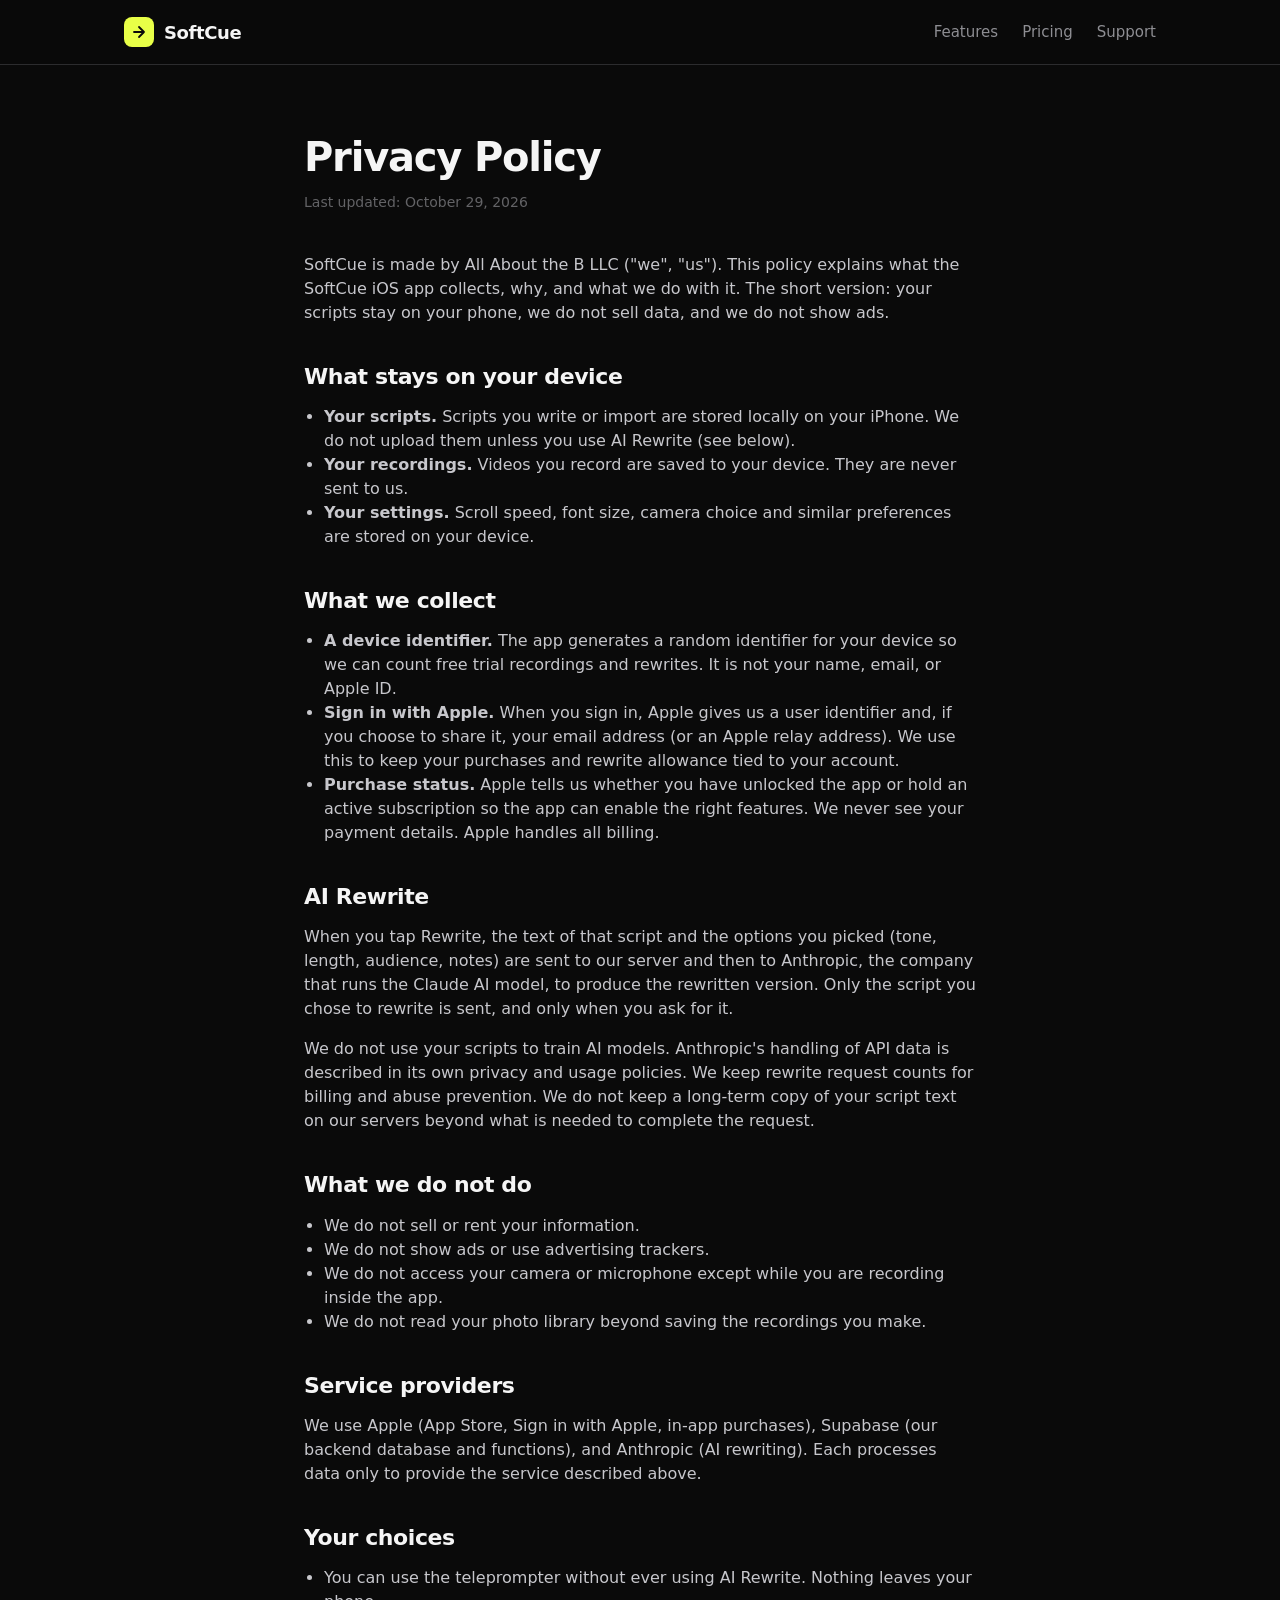
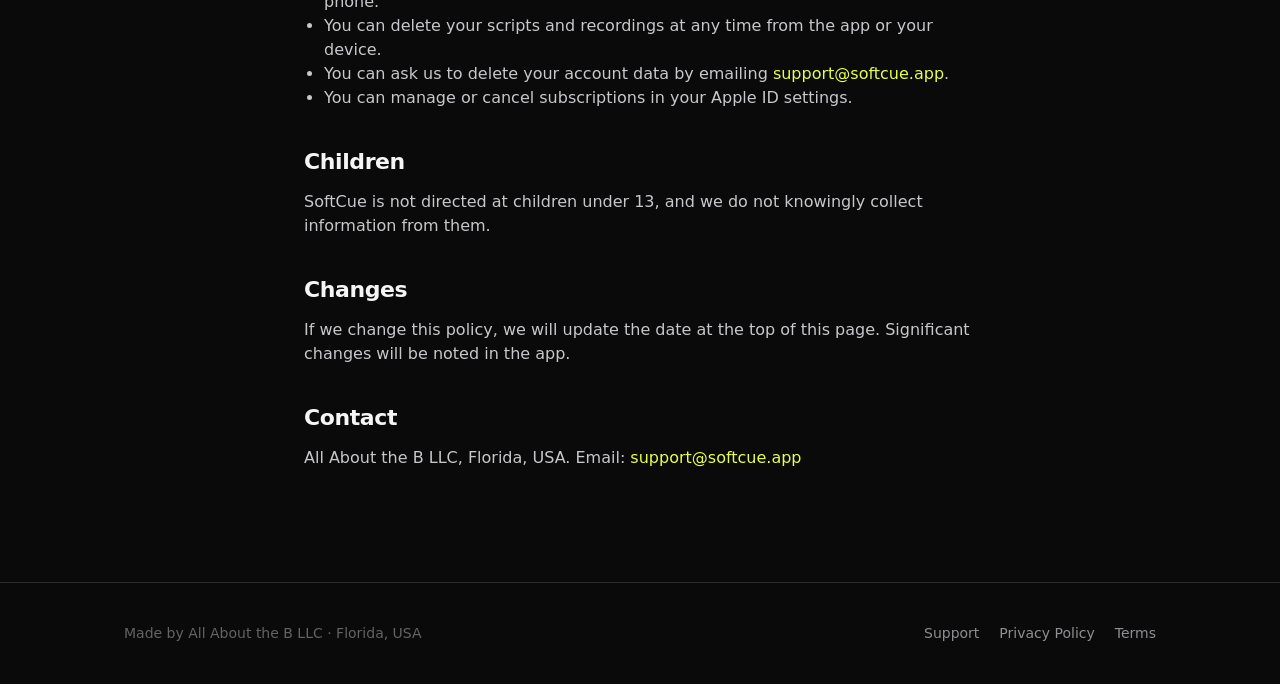
==== privacy.html @ 043a6798 "SoftCue landing site: home, support, privacy, terms" ====
<!doctype html>
<html lang="en">
<head>
  <meta charset="utf-8">
  <meta name="viewport" content="width=device-width, initial-scale=1">
  <title>Privacy Policy — SoftCue</title>
  <meta name="theme-color" content="#0A0A0A">
  <link rel="icon" href="favicon.svg" type="image/svg+xml">
  <link rel="stylesheet" href="styles.css">
</head>
<body>

<header class="site-header">
  <div class="wrap">
    <a class="brand" href="/">
      <span class="mark"><svg width="16" height="16" viewBox="0 0 16 16" fill="none"><path d="M3 8h10M8 3l5 5-5 5" stroke="#0A0A0A" stroke-width="1.8" stroke-linecap="round" stroke-linejoin="round"/></svg></span>
      SoftCue
    </a>
    <nav class="nav">
      <a href="/#features">Features</a>
      <a href="/#pricing">Pricing</a>
      <a href="support.html">Support</a>
    </nav>
  </div>
</header>

<main class="doc">
  <h1>Privacy Policy</h1>
  <p class="updated">Last updated: October 29, 2026</p>

  <p>SoftCue is made by All About the B LLC ("we", "us"). This policy explains what the SoftCue iOS app collects, why, and what we do with it. The short version: your scripts stay on your phone, we do not sell data, and we do not show ads.</p>

  <h2>What stays on your device</h2>
  <ul>
    <li><strong>Your scripts.</strong> Scripts you write or import are stored locally on your iPhone. We do not upload them unless you use AI Rewrite (see below).</li>
    <li><strong>Your recordings.</strong> Videos you record are saved to your device. They are never sent to us.</li>
    <li><strong>Your settings.</strong> Scroll speed, font size, camera choice and similar preferences are stored on your device.</li>
  </ul>

  <h2>What we collect</h2>
  <ul>
    <li><strong>A device identifier.</strong> The app generates a random identifier for your device so we can count free trial recordings and rewrites. It is not your name, email, or Apple ID.</li>
    <li><strong>Sign in with Apple.</strong> When you sign in, Apple gives us a user identifier and, if you choose to share it, your email address (or an Apple relay address). We use this to keep your purchases and rewrite allowance tied to your account.</li>
    <li><strong>Purchase status.</strong> Apple tells us whether you have unlocked the app or hold an active subscription so the app can enable the right features. We never see your payment details. Apple handles all billing.</li>
  </ul>

  <h2>AI Rewrite</h2>
  <p>When you tap Rewrite, the text of that script and the options you picked (tone, length, audience, notes) are sent to our server and then to Anthropic, the company that runs the Claude AI model, to produce the rewritten version. Only the script you chose to rewrite is sent, and only when you ask for it.</p>
  <p>We do not use your scripts to train AI models. Anthropic's handling of API data is described in its own privacy and usage policies. We keep rewrite request counts for billing and abuse prevention. We do not keep a long-term copy of your script text on our servers beyond what is needed to complete the request.</p>

  <h2>What we do not do</h2>
  <ul>
    <li>We do not sell or rent your information.</li>
    <li>We do not show ads or use advertising trackers.</li>
    <li>We do not access your camera or microphone except while you are recording inside the app.</li>
    <li>We do not read your photo library beyond saving the recordings you make.</li>
  </ul>

  <h2>Service providers</h2>
  <p>We use Apple (App Store, Sign in with Apple, in-app purchases), Supabase (our backend database and functions), and Anthropic (AI rewriting). Each processes data only to provide the service described above.</p>

  <h2>Your choices</h2>
  <ul>
    <li>You can use the teleprompter without ever using AI Rewrite. Nothing leaves your phone.</li>
    <li>You can delete your scripts and recordings at any time from the app or your device.</li>
    <li>You can ask us to delete your account data by emailing <a href="mailto:support@softcue.app">support@softcue.app</a>.</li>
    <li>You can manage or cancel subscriptions in your Apple ID settings.</li>
  </ul>

  <h2>Children</h2>
  <p>SoftCue is not directed at children under 13, and we do not knowingly collect information from them.</p>

  <h2>Changes</h2>
  <p>If we change this policy, we will update the date at the top of this page. Significant changes will be noted in the app.</p>

  <h2>Contact</h2>
  <p>All About the B LLC, Florida, USA. Email: <a href="mailto:support@softcue.app">support@softcue.app</a></p>
</main>

<footer>
  <div class="wrap">
    <div>Made by All About the B LLC · Florida, USA</div>
    <div class="links">
      <a href="support.html">Support</a>
      <a href="privacy.html">Privacy Policy</a>
      <a href="terms.html">Terms</a>
    </div>
  </div>
</footer>

</body>
</html>
---- styles.css ----
:root {
  --bg: #0A0A0A;
  --surface: #141414;
  --surface-2: #1C1C1E;
  --border: #2C2C2E;
  --text: #F5F5F5;
  --muted: #8E8E93;
  --muted-2: #636366;
  --accent: #E8FF47;
  --danger: #FF3B30;
  --max: 1080px;
}

* { box-sizing: border-box; }
html { scroll-behavior: smooth; }
body {
  margin: 0;
  background: var(--bg);
  color: var(--text);
  font-family: -apple-system, BlinkMacSystemFont, "SF Pro Display", "SF Pro Text", Inter, system-ui, sans-serif;
  -webkit-font-smoothing: antialiased;
  line-height: 1.5;
}
a { color: var(--accent); text-decoration: none; }
a:hover { text-decoration: underline; }
img, svg { display: block; }

.wrap { max-width: var(--max); margin: 0 auto; padding: 0 24px; }

/* Header */
.site-header {
  position: sticky; top: 0; z-index: 10;
  background: rgba(10,10,10,0.85);
  backdrop-filter: blur(16px);
  -webkit-backdrop-filter: blur(16px);
  border-bottom: 1px solid var(--border);
}
.site-header .wrap { display: flex; align-items: center; justify-content: space-between; height: 64px; }
.brand { display: flex; align-items: center; gap: 10px; color: var(--text); font-weight: 700; font-size: 18px; letter-spacing: -0.4px; }
.brand:hover { text-decoration: none; }
.mark { width: 30px; height: 30px; background: var(--accent); border-radius: 8px; display: grid; place-items: center; }
.nav { display: flex; gap: 24px; align-items: center; }
.nav a { color: var(--muted); font-size: 15px; font-weight: 500; }
.nav a:hover { color: var(--text); text-decoration: none; }
.nav .cta { background: var(--accent); color: #0A0A0A; padding: 8px 14px; border-radius: 10px; font-weight: 700; }
.nav .cta:hover { color: #0A0A0A; filter: brightness(1.05); }

/* Hero */
.hero { padding: 96px 0 72px; }
.hero .wrap { display: grid; grid-template-columns: 1.15fr 0.85fr; gap: 56px; align-items: center; }
.eyebrow { display: inline-flex; align-items: center; gap: 8px; color: var(--accent); font-size: 13px; font-weight: 600; letter-spacing: 0.6px; text-transform: uppercase; margin-bottom: 20px; }
.eyebrow::before { content: ""; width: 6px; height: 6px; border-radius: 50%; background: var(--accent); }
h1 { font-size: clamp(40px, 6vw, 68px); line-height: 1.02; letter-spacing: -2px; margin: 0 0 20px; font-weight: 800; }
h1 em { font-style: normal; color: var(--accent); }
.lede { font-size: 19px; color: var(--muted); max-width: 520px; margin: 0 0 32px; }
.actions { display: flex; gap: 14px; align-items: center; flex-wrap: wrap; }
.btn { display: inline-flex; align-items: center; gap: 10px; padding: 14px 22px; border-radius: 14px; font-weight: 700; font-size: 16px; letter-spacing: -0.2px; }
.btn:hover { text-decoration: none; }
.btn-primary { background: var(--accent); color: #0A0A0A; }
.btn-secondary { background: var(--surface-2); color: var(--text); border: 1px solid var(--border); }
.soon { color: var(--muted-2); font-size: 13px; }

/* Phone mock */
.phone {
  width: 300px; aspect-ratio: 300 / 620; margin: 0 auto;
  background: #060606; border-radius: 44px; position: relative; overflow: hidden;
  box-shadow: 0 40px 100px rgba(0,0,0,0.8), inset 0 0 0 1px rgba(255,255,255,0.08);
}
.phone .feed { position: absolute; inset: 0; background: radial-gradient(ellipse at 50% 28%, #1a2e18 0%, #0b100b 55%, #0A0A0A 100%); }
.phone .timer { position: absolute; top: 28px; left: 22px; display: flex; gap: 8px; align-items: center; font-size: 13px; font-weight: 600; }
.phone .timer i { width: 8px; height: 8px; border-radius: 50%; background: var(--danger); box-shadow: 0 0 10px var(--danger); }
.phone .script { position: absolute; top: 92px; left: 26px; right: 26px; font-size: 19px; line-height: 1.5; font-weight: 500; letter-spacing: -0.3px; }
.phone .script p { margin: 0 0 16px; }
.phone .script p:nth-child(1) { color: var(--text); }
.phone .script p:nth-child(2) { color: rgba(245,245,245,0.6); }
.phone .script p:nth-child(3) { color: rgba(245,245,245,0.3); }
.phone .readline { position: absolute; left: 0; right: 0; top: 34%; height: 56px; background: linear-gradient(180deg, rgba(232,255,71,0.14), transparent); border-top: 1px solid rgba(232,255,71,0.3); }
.phone .rec { position: absolute; bottom: 36px; left: 50%; transform: translateX(-50%); width: 64px; height: 64px; border-radius: 50%; background: var(--danger); box-shadow: 0 0 30px rgba(255,59,48,0.45); display: grid; place-items: center; }
.phone .rec i { width: 20px; height: 20px; border-radius: 4px; background: #0A0A0A; }
.phone .fade { position: absolute; left: 0; right: 0; bottom: 0; height: 160px; background: linear-gradient(0deg, rgba(0,0,0,0.85), transparent); }

/* Sections */
section { padding: 72px 0; border-top: 1px solid var(--border); }
.section-title { font-size: 13px; font-weight: 600; letter-spacing: 0.6px; text-transform: uppercase; color: var(--muted-2); margin: 0 0 16px; }
h2 { font-size: clamp(28px, 4vw, 40px); letter-spacing: -1px; line-height: 1.1; margin: 0 0 40px; max-width: 640px; }
.grid { display: grid; grid-template-columns: repeat(3, 1fr); gap: 16px; }
.card { background: var(--surface); border: 1px solid var(--border); border-radius: 18px; padding: 26px; }
.card .glyph { color: var(--accent); font-size: 22px; margin-bottom: 18px; height: 28px; }
.card h3 { font-size: 18px; margin: 0 0 8px; letter-spacing: -0.3px; }
.card p { color: var(--muted); margin: 0; font-size: 15px; }

/* Pricing */
.pricing { display: grid; grid-template-columns: 1.2fr 1fr; gap: 16px; }
.price-card { background: var(--surface); border: 1px solid var(--border); border-radius: 18px; padding: 28px; }
.price-card.featured { border-color: rgba(232,255,71,0.45); background: linear-gradient(180deg, rgba(232,255,71,0.06), var(--surface)); }
.price { font-size: 44px; font-weight: 800; letter-spacing: -1.5px; margin: 8px 0 4px; }
.price small { font-size: 15px; font-weight: 500; color: var(--muted); letter-spacing: 0; }
.price-card ul { list-style: none; padding: 0; margin: 18px 0 0; }
.price-card li { color: var(--muted); font-size: 15px; padding: 8px 0; border-top: 1px solid var(--border); }
.price-card li::before { content: "✓ "; color: var(--accent); }
.tier-row { display: flex; justify-content: space-between; gap: 12px; padding: 10px 0; border-top: 1px solid var(--border); font-size: 15px; }
.tier-row span:last-child { color: var(--muted); }

/* Footer */
footer { border-top: 1px solid var(--border); padding: 40px 0; color: var(--muted-2); font-size: 14px; }
footer .wrap { display: flex; justify-content: space-between; gap: 24px; flex-wrap: wrap; }
footer a { color: var(--muted); }
footer .links { display: flex; gap: 20px; }

/* Legal / content pages */
.doc { max-width: 720px; padding: 72px 24px 96px; margin: 0 auto; }
.doc h1 { font-size: 40px; letter-spacing: -1.2px; margin-bottom: 8px; }
.doc .updated { color: var(--muted-2); font-size: 14px; margin-bottom: 40px; }
.doc h2 { font-size: 22px; margin: 40px 0 12px; letter-spacing: -0.4px; }
.doc p, .doc li { color: #C7C7CC; font-size: 16px; }
.doc ul { padding-left: 20px; }
.doc .faq dt { font-weight: 600; margin-top: 24px; }
.doc .faq dd { margin: 6px 0 0; color: #C7C7CC; }
.notice { background: var(--surface); border: 1px solid var(--border); border-radius: 14px; padding: 16px 18px; color: var(--muted); font-size: 15px; }

@media (max-width: 820px) {
  .hero { padding: 56px 0 48px; }
  .hero .wrap { grid-template-columns: 1fr; gap: 40px; }
  .phone { width: 260px; }
  .grid, .pricing { grid-template-columns: 1fr; }
  .nav a:not(.cta) { display: none; }
}
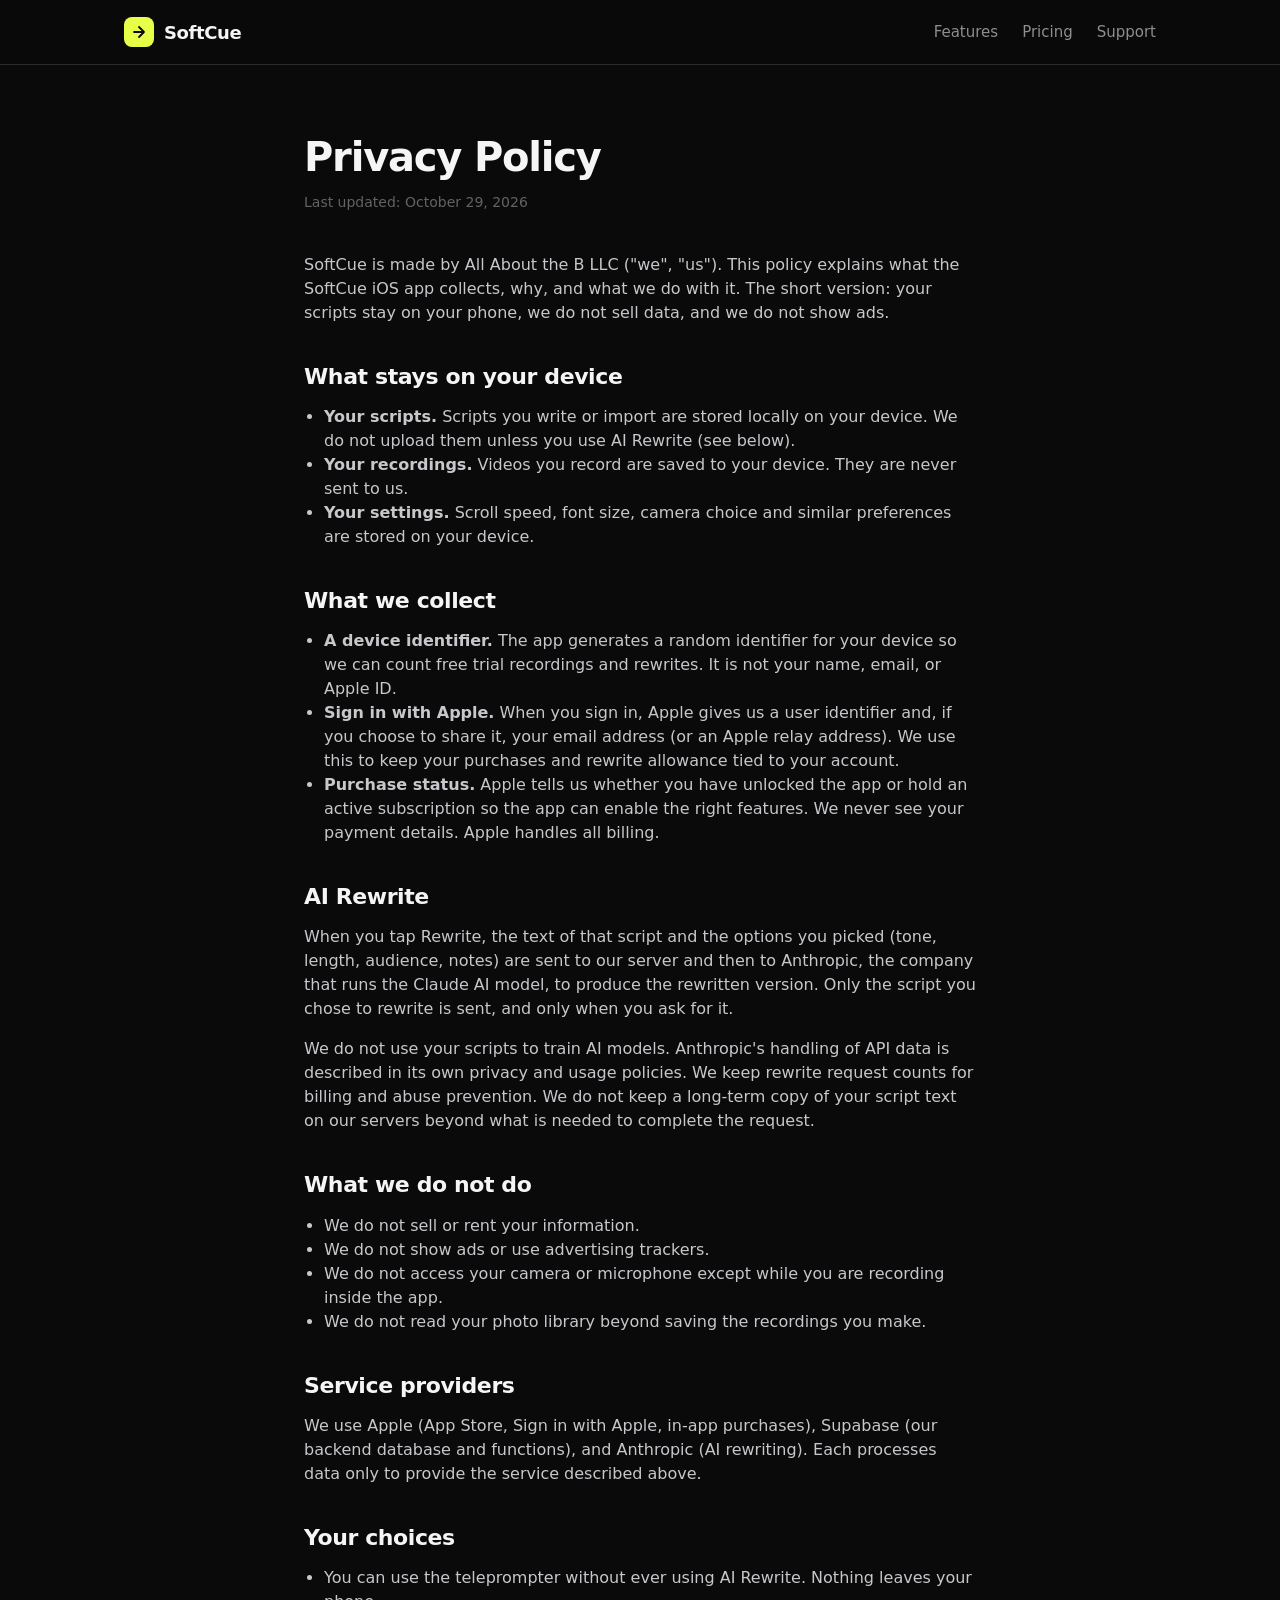
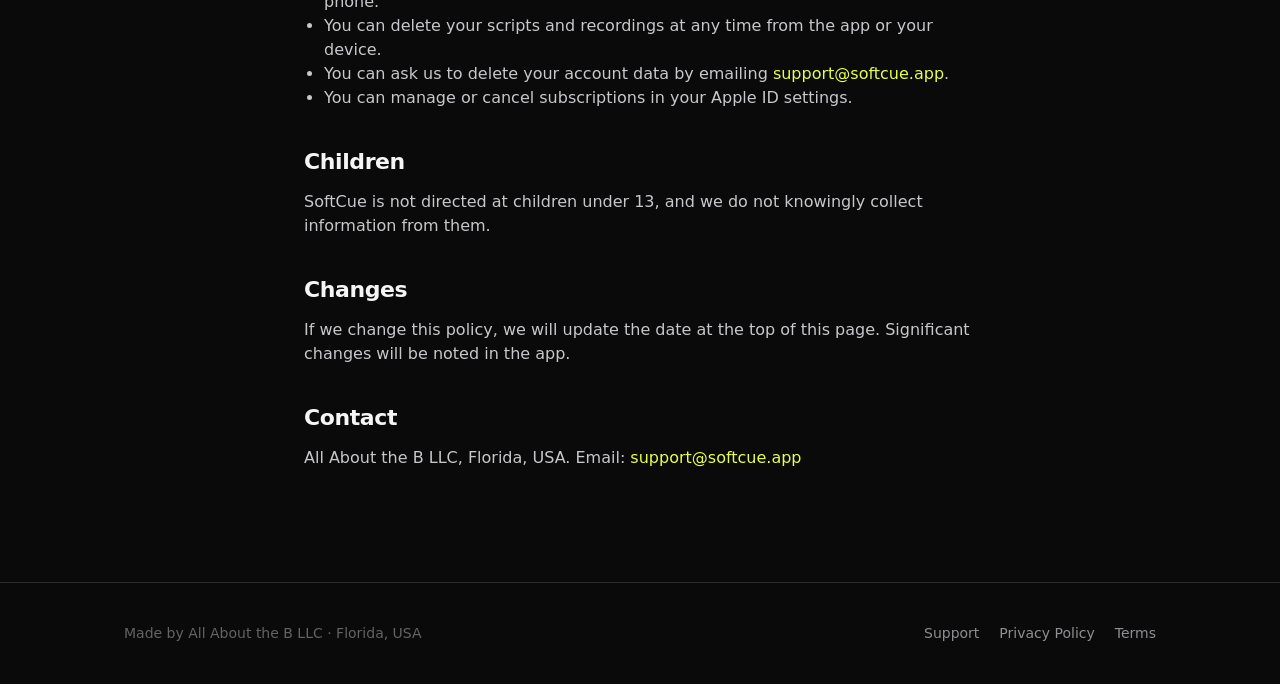
==== commit 4a97b51c: "Support page: iPad is supported" ====
--- a/privacy.html
+++ b/privacy.html
@@ -32,7 +32,7 @@
 
   <h2>What stays on your device</h2>
   <ul>
-    <li><strong>Your scripts.</strong> Scripts you write or import are stored locally on your iPhone. We do not upload them unless you use AI Rewrite (see below).</li>
+    <li><strong>Your scripts.</strong> Scripts you write or import are stored locally on your device. We do not upload them unless you use AI Rewrite (see below).</li>
     <li><strong>Your recordings.</strong> Videos you record are saved to your device. They are never sent to us.</li>
     <li><strong>Your settings.</strong> Scroll speed, font size, camera choice and similar preferences are stored on your device.</li>
   </ul>
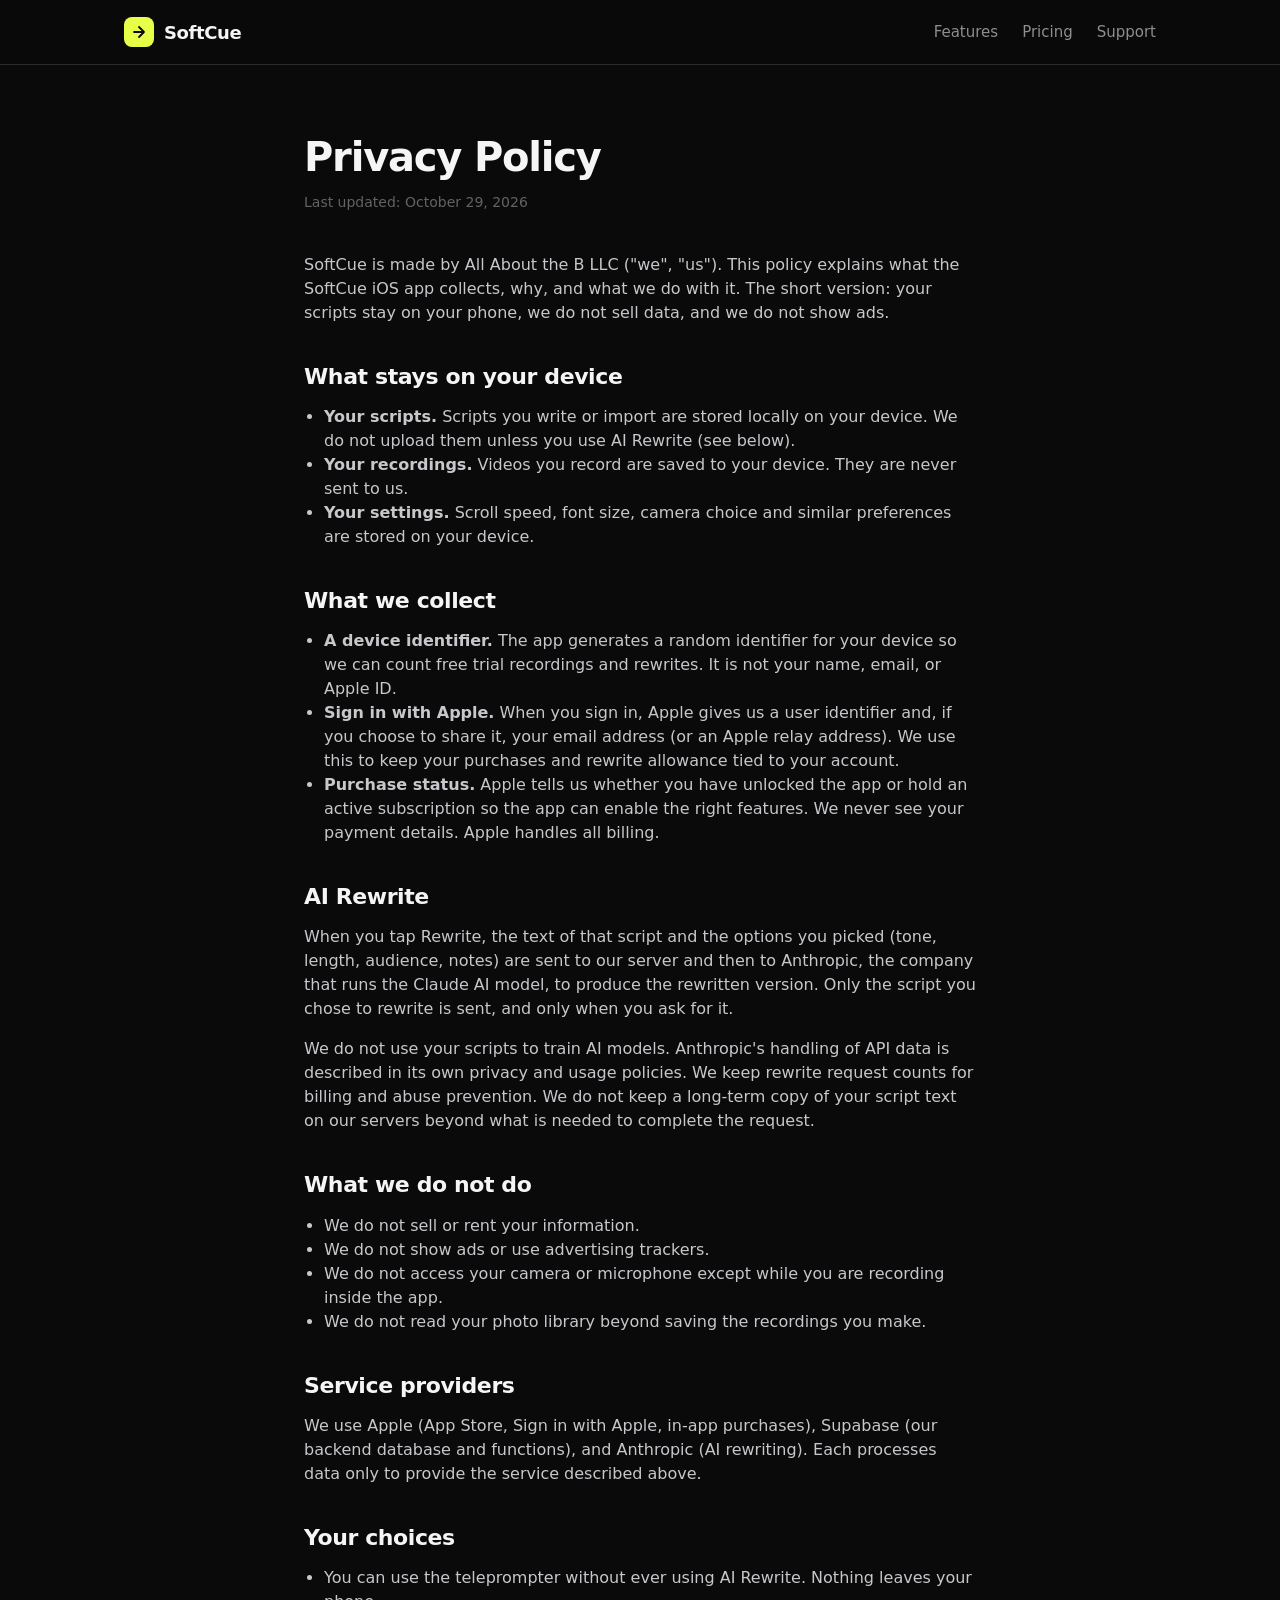
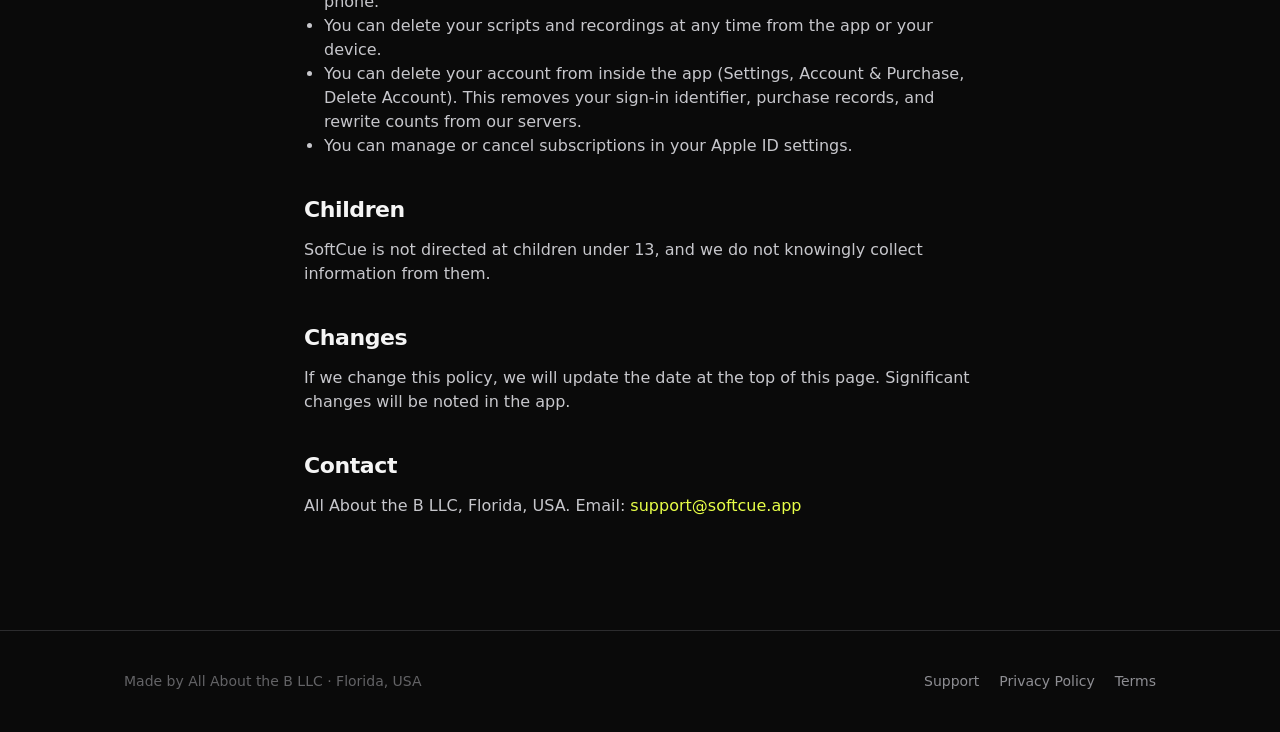
==== commit 03a419d7: "Account deletion: in-app path" ====
--- a/privacy.html
+++ b/privacy.html
@@ -63,7 +63,7 @@
   <ul>
     <li>You can use the teleprompter without ever using AI Rewrite. Nothing leaves your phone.</li>
     <li>You can delete your scripts and recordings at any time from the app or your device.</li>
-    <li>You can ask us to delete your account data by emailing <a href="mailto:support@softcue.app">support@softcue.app</a>.</li>
+    <li>You can delete your account from inside the app (Settings, Account &amp; Purchase, Delete Account). This removes your sign-in identifier, purchase records, and rewrite counts from our servers.</li>
     <li>You can manage or cancel subscriptions in your Apple ID settings.</li>
   </ul>
 
